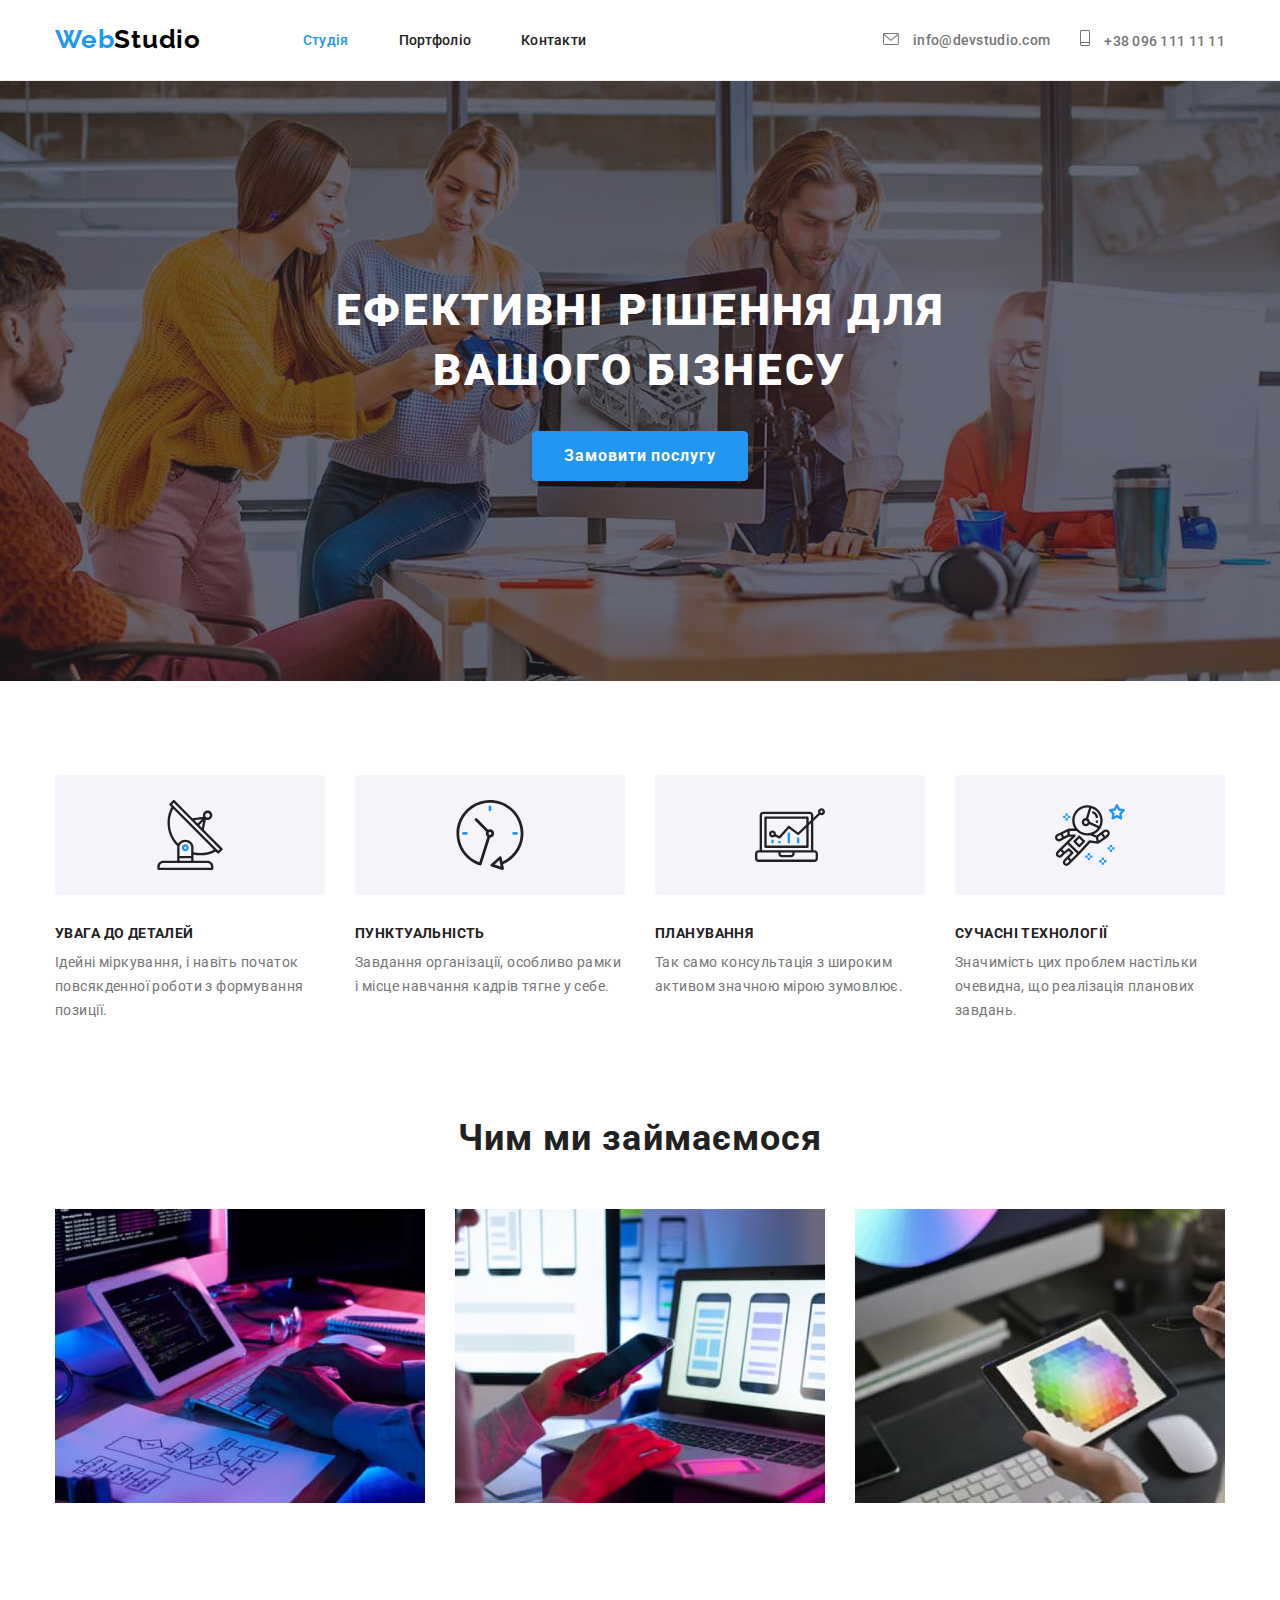
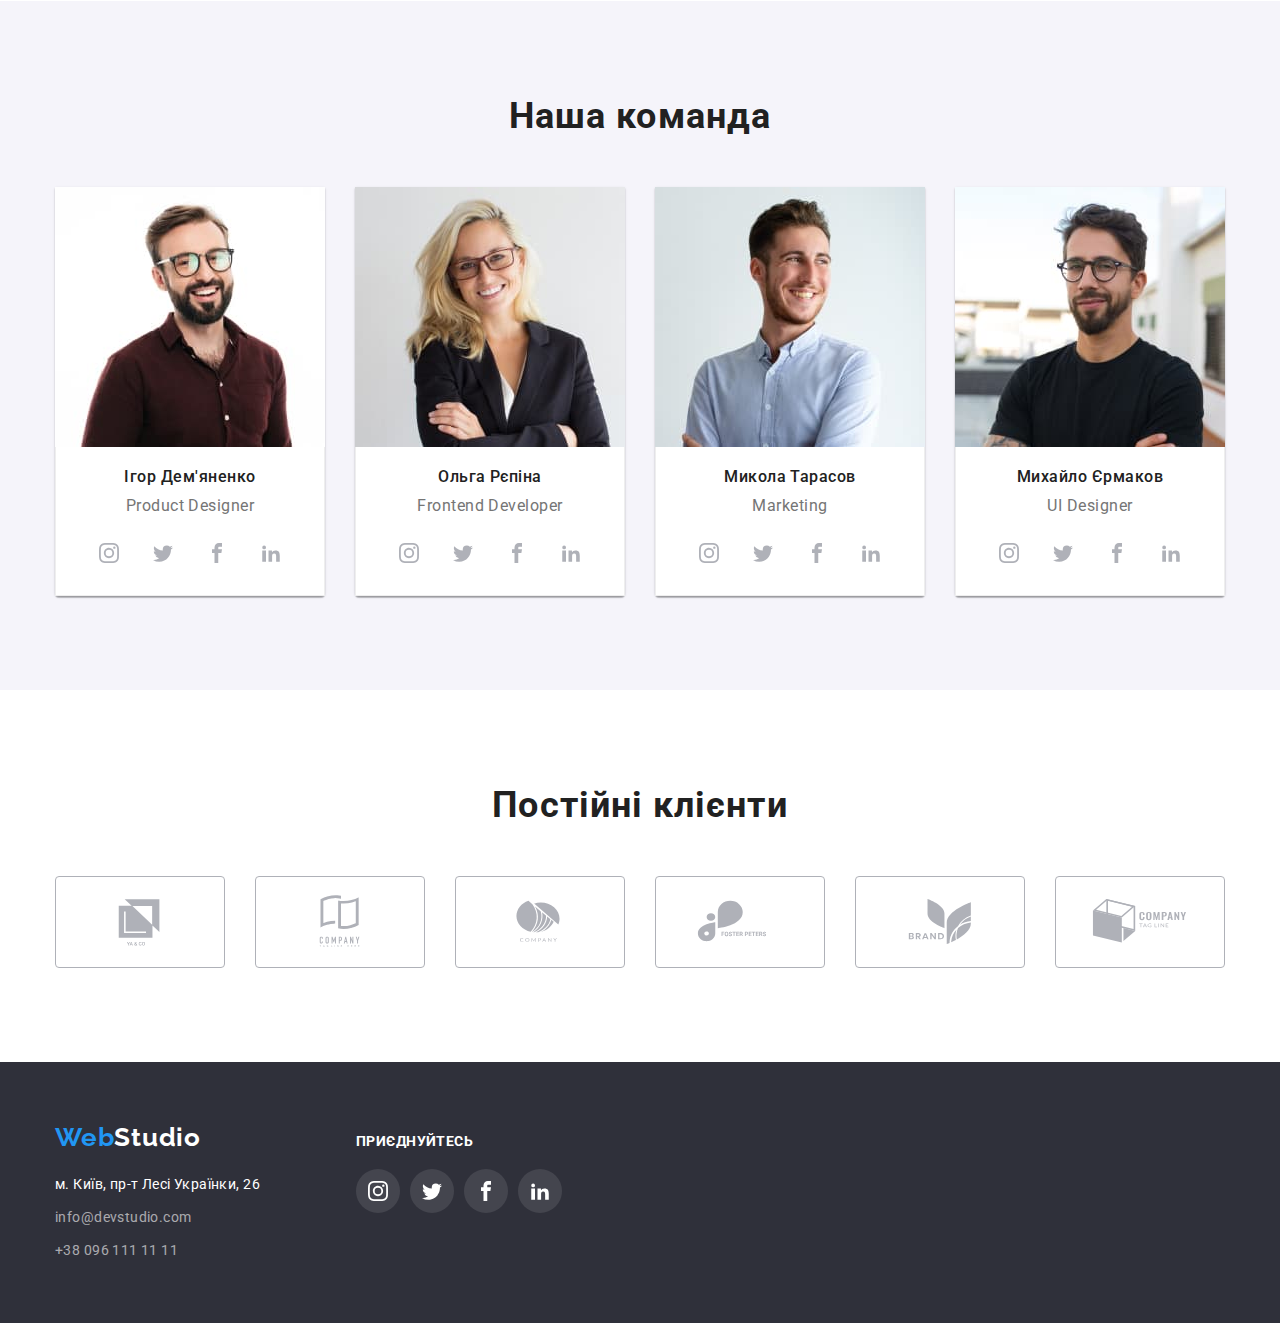
==== index.html @ c9a78c6e "transition" ====
<!DOCTYPE html>
<html lang="uk">
  <head>
    <meta charset="UTF-8" />
    <meta http-equiv="X-UA-Compatible" content="IE=edge" />
    <meta name="viewport" content="width=device-width, initial-scale=1.0" />
    <title>Document</title>
    <link rel="preconnect" href="https://fonts.googleapis.com" />
    <link rel="preconnect" href="https://fonts.gstatic.com" crossorigin />
    <link
      href="https://fonts.googleapis.com/css2?family=Raleway:wght@700&family=Roboto:wght@400;500;700;900&display=swap"
      rel="stylesheet"
    />
    <link
      rel="stylesheet"
      href="https://cdnjs.cloudflare.com/ajax/libs/modern-normalize/1.1.0/modern-normalize.min.css"
      integrity="sha512-wpPYUAdjBVSE4KJnH1VR1HeZfpl1ub8YT/NKx4PuQ5NmX2tKuGu6U/JRp5y+Y8XG2tV+wKQpNHVUX03MfMFn9Q=="
      crossorigin="anonymous"
      referrerpolicy="no-referrer"
    />
    <link rel="stylesheet" href="./css/styles.css" />
  </head>

  <body>
    <header class="page-header">
      <div class="container">
        <a class="header-logo" href=""
          >Web<span class="header-logo-color">Studio</span></a
        >
        <nav class="nav">
          <ul class="header-nav">
            <li><a class="header-nav-link-accent" href="">Студія</a></li>
            <li>
              <a class="header-nav-link" href="./portfolio.html">Портфоліо</a>
            </li>
            <li><a class="header-nav-link" href="">Контакти</a></li>
          </ul>
        </nav>
        <ul class="contact">
          <li class="header-contact">
            <svg class="header-contact-icons" width="16" height="12">
              <use href="./images/icons.svg#icon-envelope-hover"></use>
            </svg>
            <a class="header-contact-link" href="mailto:info@devstudio.com"
              >info@devstudio.com
            </a>
          </li>
          <li class="header-contact">
            <svg class="header-contact-icons" width="10" height="16">
              <use href="./images/icons.svg#icon-Vector"></use>
            </svg>
            <a class="header-contact-link" href="tel:+380961111111"
              >+38 096 111 11 11
            </a>
          </li>
        </ul>
      </div>
    </header>

    <main>
      <!-- перша секцiя -->
      <section class="main">
        <div class="container">
          <h1 class="main-title">
            Ефективні рішення для <br />
            вашого бізнесу
          </h1>
          <button class="main-btn" type="button">Замовити послугу</button>
        </div>
      </section>

      <!-- друга секцiя -->
      <section class="main-second">
        <div class="container">
          <h2 class="visually-hidden">Нашi переваги</h2>
          <ul class="advantage">
            <li class="advantage-list">
              <a class="advantage-list-link" href="#">
                <svg class="advantage-list-link-icon" width="70" height="70">
                  <use href="./images/icons.svg#icon-Vector2"></use>
                </svg>
              </a>
              <h3 class="advantage-title">УВАГА ДО ДЕТАЛЕЙ</h3>
              <p class="advantage-text">
                Ідейні міркування, і навіть початок повсякденної роботи з
                формування позиції.
              </p>
            </li>
            <li class="advantage-list">
              <a class="advantage-list-link" href="#">
                <svg class="advantage-list-link-icon" width="70" height="70">
                  <use href="./images/icons.svg#icon-clock"></use>
                </svg>
              </a>
              <h3 class="advantage-title">ПУНКТУАЛЬНІСТЬ</h3>
              <p class="advantage-text">
                Завдання організації, особливо рамки і місце навчання кадрів
                тягне у себе.
              </p>
            </li>
            <li class="advantage-list">
              <a class="advantage-list-link" href="#">
                <svg class="advantage-list-link-icon" width="70" height="70">
                  <use href="./images/icons.svg#icon-diagram"></use>
                </svg>
              </a>
              <h3 class="advantage-title">ПЛАНУВАННЯ</h3>
              <p class="advantage-text">
                Так само консультація з широким активом значною мірою зумовлює.
              </p>
            </li>
            <li class="advantage-list">
              <a class="advantage-list-link" href="#">
                <svg class="advantage-list-link-icon" width="70" height="70">
                  <use href="./images/icons.svg#icon-astronaut"></use>
                </svg>
              </a>
              <h3 class="advantage-title">СУЧАСНІ ТЕХНОЛОГІЇ</h3>
              <p class="advantage-text">
                Значимість цих проблем настільки очевидна, що реалізація
                планових завдань.
              </p>
            </li>
          </ul>
        </div>
      </section>

      <!-- третя секцiя -->
      <section class="main-third">
        <div class="container">
          <h2 class="main-work-title">Чим ми займаємося</h2>
          <ul class="main-img">
            <li>
              <img
                width="370"
                height="294"
                src="./images/computer.jpg"
                alt="комп`ютер"
              />
            </li>
            <li>
              <img
                width="370"
                height="294"
                src="./images/phone.jpg"
                alt="телефон"
              />
            </li>
            <li>
              <img
                width="370"
                height="294"
                src="./images/laptop.jpg"
                alt="ноутбук"
              />
            </li>
          </ul>
        </div>
      </section>

      <!-- чеверта секцiя -->
      <section class="main-fourth">
        <div class="container">
          <h2 class="main-team-title">Наша команда</h2>
          <ul class="main-team">
            <li class="team-card">
              <img
                class="main-team-img"
                width="270"
                height="260"
                src="./images/photo/igor.jpg"
                alt="Iгор"
              />
              <div class="card-wrapper-main">
                <h3 class="main-team-list">Ігор Дем'яненко</h3>
                <p class="main-team-text">Product Designer</p>

                <ul class="soc">
                  <li class="soc-list">
                    <a class="soc-list-link" href="#">
                      <svg class="soc-list-link-icon" width="20" height="20">
                        <use href="./images/icons.svg#icon-instagram"></use>
                      </svg>
                    </a>
                  </li>
                  <li class="soc-list">
                    <a class="soc-list-link" href="#">
                      <svg class="soc-list-link-icon" width="20" height="20">
                        <use href="./images/icons.svg#icon-twitter"></use>
                      </svg>
                    </a>
                  </li>
                  <li class="soc-list">
                    <a class="soc-list-link" href="#">
                      <svg class="soc-list-link-icon" width="20" height="20">
                        <use href="./images/icons.svg#icon-facebook"></use>
                      </svg>
                    </a>
                  </li>
                  <li class="soc-list">
                    <a class="soc-list-link" href="#">
                      <svg class="soc-list-link-icon" width="20" height="20">
                        <use href="./images/icons.svg#icon-linkedin2"></use>
                      </svg>
                    </a>
                  </li>
                </ul>
              </div>
            </li>

            <li class="team-card">
              <img
                class="main-team-img"
                width="270"
                height="260"
                src="./images/photo/olga.jpg"
                alt="Ольга"
              />
              <div class="card-wrapper-main">
                <h3 class="main-team-list">Ольга Рєпіна</h3>
                <p class="main-team-text">Frontend Developer</p>

                <ul class="soc">
                  <li class="soc-list">
                    <a class="soc-list-link" href="#">
                      <svg class="soc-list-link-icon" width="20" height="20">
                        <use href="./images/icons.svg#icon-instagram"></use>
                      </svg>
                    </a>
                  </li>
                  <li class="soc-list">
                    <a class="soc-list-link" href="#">
                      <svg class="soc-list-link-icon" width="20" height="20">
                        <use href="./images/icons.svg#icon-twitter"></use>
                      </svg>
                    </a>
                  </li>
                  <li class="soc-list">
                    <a class="soc-list-link" href="#">
                      <svg class="soc-list-link-icon" width="20" height="20">
                        <use href="./images/icons.svg#icon-facebook"></use>
                      </svg>
                    </a>
                  </li>
                  <li class="soc-list">
                    <a class="soc-list-link" href="#">
                      <svg class="soc-list-link-icon" width="20" height="20">
                        <use href="./images/icons.svg#icon-linkedin2"></use>
                      </svg>
                    </a>
                  </li>
                </ul>
              </div>
            </li>

            <li class="team-card">
              <img
                class="main-team-img"
                width="270"
                height="260"
                src="./images/photo/nickolai.jpg"
                alt="Миколай"
              />
              <div class="card-wrapper-main">
                <h3 class="main-team-list">Микола Тарасов</h3>
                <p class="main-team-text">Marketing</p>

                <ul class="soc">
                  <li class="soc-list">
                    <a class="soc-list-link" href="#">
                      <svg class="soc-list-link-icon" width="20" height="20">
                        <use href="./images/icons.svg#icon-instagram"></use>
                      </svg>
                    </a>
                  </li>
                  <li class="soc-list">
                    <a class="soc-list-link" href="#">
                      <svg class="soc-list-link-icon" width="20" height="20">
                        <use href="./images/icons.svg#icon-twitter"></use>
                      </svg>
                    </a>
                  </li>
                  <li class="soc-list">
                    <a class="soc-list-link" href="#">
                      <svg class="soc-list-link-icon" width="20" height="20">
                        <use href="./images/icons.svg#icon-facebook"></use>
                      </svg>
                    </a>
                  </li>
                  <li class="soc-list">
                    <a class="soc-list-link" href="#">
                      <svg class="soc-list-link-icon" width="20" height="20">
                        <use href="./images/icons.svg#icon-linkedin2"></use>
                      </svg>
                    </a>
                  </li>
                </ul>
              </div>
            </li>

            <li class="team-card">
              <img
                class="main-team-img"
                width="270"
                height="260"
                src="./images/photo/mikhail.jpg"
                alt="Михайло"
              />
              <div class="card-wrapper-main">
                <h3 class="main-team-list">Михайло Єрмаков</h3>
                <p class="main-team-text">UI Designer</p>

                <ul class="soc">
                  <li class="soc-list">
                    <a class="soc-list-link" href="#">
                      <svg class="soc-list-link-icon" width="20" height="20">
                        <use href="./images/icons.svg#icon-instagram"></use>
                      </svg>
                    </a>
                  </li>
                  <li class="soc-list">
                    <a class="soc-list-link" href="#">
                      <svg class="soc-list-link-icon" width="20" height="20">
                        <use href="./images/icons.svg#icon-twitter"></use>
                      </svg>
                    </a>
                  </li>
                  <li class="soc-list">
                    <a class="soc-list-link" href="#">
                      <svg class="soc-list-link-icon" width="20" height="20">
                        <use href="./images/icons.svg#icon-facebook"></use>
                      </svg>
                    </a>
                  </li>
                  <li class="soc-list">
                    <a class="soc-list-link" href="#">
                      <svg class="soc-list-link-icon" width="20" height="20">
                        <use href="./images/icons.svg#icon-linkedin2"></use>
                      </svg>
                    </a>
                  </li>
                </ul>
              </div>
            </li>
          </ul>
        </div>
      </section>
    </main>

    <!-- п`ята секцiя -->
    <section class="main-fifth">
      <div class="container">
        <h2 class="klient-title">Постійні клієнти</h2>
        <ul class="klient">
          <li class="klient-list">
            <a class="klient-list-link" href="#">
              <svg class="klient-list-link-icon" width="106" height="60">
                <use href="./images/icons.svg#icon-Logo1"></use>
              </svg>
            </a>
          </li>
          <li class="klient-list">
            <a class="klient-list-link" href="#">
              <svg class="klient-list-link-icon" width="106" height="60">
                <use href="./images/icons.svg#icon-Logo2"></use>
              </svg>
            </a>
          </li>
          <li class="klient-list">
            <a class="klient-list-link" href="#">
              <svg class="klient-list-link-icon" width="106" height="60">
                <use href="./images/icons.svg#icon-Logo3"></use>
              </svg>
            </a>
          </li>
          <li class="klient-list">
            <a class="klient-list-link" href="#">
              <svg class="klient-list-link-icon" width="106" height="60">
                <use href="./images/icons.svg#icon-Logo4"></use>
              </svg>
            </a>
          </li>
          <li class="klient-list">
            <a class="klient-list-link" href="#">
              <svg class="klient-list-link-icon" width="106" height="60">
                <use href="./images/icons.svg#icon-Logo5"></use>
              </svg>
            </a>
          </li>
          <li class="klient-list">
            <a class="klient-list-link" href="#">
              <svg class="klient-list-link-icon" width="106" height="60">
                <use href="./images/icons.svg#icon-Logo6"></use>
              </svg>
            </a>
          </li>
        </ul>
      </div>
    </section>

    <footer class="footer">
      <div class="container">
        <div class="logo-and-address">
          <a class="footer-logo" href=""
            >Web<span class="footer-logo-color">Studio</span></a
          >
          <address>
            <ul class="footer-list">
              <li class="footer-list-list">
                <a
                  class="footer-address"
                  href="https://www.google.de/maps/place/%D0%B1%D1%83%D0%BB.+%D0%9B%D0%B5%D1%81%D0%B8+%D0%A3%D0%BA%D1%80%D0%B0%D0%B8%D0%BD%D0%BA%D0%B8,+26,+%D0%9A%D0%B8%D0%B5%D0%B2,+%D0%A3%D0%BA%D1%80%D0%B0%D0%B8%D0%BD%D0%B0,+02000/@50.4265841,30.5361971,17z/data=!3m1!4b1!4m5!3m4!1s0x40d4cf0e033ecbe9:0x57a4dffefec77da0!8m2!3d50.4265807!4d30.5383858?hl=ru"
                  >м. Київ, пр-т Лесі Українки, 26</a
                >
              </li>
              <li class="footer-list-list">
                <a class="footer-contact" href="mailto:info@devstudio.com"
                  >info@devstudio.com</a
                >
              </li>
              <li class="footer-list-tel">
                <a class="footer-contact" href="tel:+380961111111"
                  >+38 096 111 11 11</a
                >
              </li>
            </ul>
          </address>
        </div>

        <div class="footer-icons">
          <span class="footer-icons-title">ПРИЄДНУЙТЕСЬ</span>
          <ul class="footer-soc">
            <li class="footer-soc-list">
              <a class="footer-soc-list-link" href="#">
                <svg class="footer-soc-list-link-icon" width="20" height="20">
                  <use href="./images/icons.svg#icon-instagram"></use>
                </svg>
              </a>
            </li>
            <li class="footer-soc-list">
              <a class="footer-soc-list-link" href="#">
                <svg class="footer-soc-list-link-icon" width="20" height="20">
                  <use href="./images/icons.svg#icon-twitter"></use>
                </svg>
              </a>
            </li>
            <li class="footer-soc-list">
              <a class="footer-soc-list-link" href="#">
                <svg class="footer-soc-list-link-icon" width="20" height="20">
                  <use href="./images/icons.svg#icon-facebook"></use>
                </svg>
              </a>
            </li>
            <li class="footer-soc-list">
              <a class="footer-soc-list-link" href="#">
                <svg class="footer-soc-list-link-icon" width="20" height="20">
                  <use href="./images/icons.svg#icon-linkedin2"></use>
                </svg>
              </a>
            </li>
          </ul>
        </div>
      </div>
    </footer>
  </body>
</html>
---- css/styles.css ----
:root {
--color-change: #2196F3;
--color-title: #212121;
--color-text: #757575;
--color-background: #F5F5F5;
--color-background-footer: #2F303A;
--color-white: #FFFFFF;
--color-logo-second: #000000;
--color-background-team: #F5F4FA;
--color-border: #EEEEEE;
--color-border-header: #ECECEC;
--color-main: #2F303A66;
--color-icons: #AFB1B8;

}
h1,
h2,
h3,
h4,
h5,
h6,
p {
margin: 0;
}

ul {
list-style: none;
margin: 0;
padding: 0;
}

*{
margin: 0;
padding: 0;
list-style: 0;
box-sizing: border-box;
}

*  {
box-sizing: border-box;
}

body{
font-family: 'Roboto', sans-serif;
color: var(--color-background);
}

.ul {
list-style: none;
}

.container {
width: 1200px;
padding-left: 15px;
padding-right: 15px;
margin: 0 auto;
}

.page-header a {
text-decoration: none;
padding-top: 24px;
padding-bottom: 25px;
}

.page-header {
background-color: var(--color-white);
border-bottom: 1px solid var(--color-border-header);
}

.header-logo {
font-family: 'Raleway', sans-serif;
font-weight: 700;
font-size: 26px;
line-height: 1.1923;
letter-spacing: 0.03em;
color: var(--color-change);
margin-right: 93px;
}

.header-logo-color {
font-family: 'Raleway', sans-serif;
font-weight: 700;
font-size: 26px;
line-height: 1.1923;
letter-spacing: 0.03em;
color: var(--color-logo-second);
}

.header-nav {
list-style: none;
display: flex;
gap: 50px;
margin-right: 288px;
}

.contact {
display: flex;
align-items: center;
justify-content: center;
gap: 30px;
}


.header-contact-icons {
fill: var(--color-text);
margin-right: 10px;
transition: fill 250ms cubic-bezier(0.4, 0, 0.2, 1);
}

.header-contact:hover .header-contact-icons, 
.header-contact:focus .header-contact-icons {    
fill: var(--color-change);
}

.header-nav-link {
font-weight: 500;
font-size: 14px;
line-height: 1.1428;
letter-spacing: 0.02em;
color: var(--color-title);
transition: color 250ms cubic-bezier(0.4, 0, 0.2, 1);
}

.header-nav-link-accent {
font-weight: 500;
font-size: 14px;
line-height: 1.1428;
letter-spacing: 0.02em;
color: var(--color-change);
}

.header-nav-link:active,
.header-nav-link:hover,
.header-nav-link:focus,
.main-btn,
.main-btn-portfolio {
color: var(--color-change);
}

.header-contact-link {
font-weight: 500;
font-size: 14px;
line-height: 1.1428;
letter-spacing: 0.02em;
color: var(--color-text);
gap: 30px;
transition: color 250ms cubic-bezier(0.4, 0, 0.2, 1);
}

.header-contact-link:hover,
.header-contact-link:focus {
color: var(--color-change);
}

.page-header .container {
display: flex;
align-items: center;
justify-content: space-between;
}

.main {
max-width: 1600px;    
height: 600px;
background-image: linear-gradient(
rgba(47, 48, 58, 0.4),
rgba(47, 48, 58, 0.4)), 
url(../images/people.jpg);
background-color: var(--color-background-footer);
background-repeat: no-repeat;
background-position: center;
background-size: cover;
padding-top: 200px;
padding-bottom: 200px;
text-align: center;
}

.main-title {
font-weight: 900;
font-size: 44px;
line-height: 1.3636;
text-align: center;
letter-spacing: 0.06em;
text-transform: uppercase;
color: var(--color-white);
margin-bottom: 30px;
}

.main-btn {
font-family: inherit;
cursor: pointer;
width: 216px;
height: 50px;
background: var(--color-change);
box-shadow: 0px 4px 4px rgba(0, 0, 0, 0.15);
border-radius: 4px;
border: 1px solid var(--color-change);
font-weight: 700;
font-size: 16px;
line-height: 1.875;
display: center;
align-items: center;
text-align: center;
letter-spacing: 0.06em;
color: var(--color-white);
margin: 0 auto;
}

.projects {
display: block;
text-decoration: none;
transition: box-shadow 250ms cubic-bezier(0.4, 0, 0.2, 1);
}

.projects:hover,
.projects:focus {
box-shadow: 0px 1px 1px rgba(0, 0, 0, 0.12), 0px 4px 4px rgba(0, 0, 0, 0.06), 1px 4px 6px rgba(0, 0, 0, 0.16);
}

.main-second {
padding-top: 94px;
padding-bottom: 94px;
}
.advantage {
display: flex;
justify-content: center;
gap: 30px;
}
.advantage-list {
flex-basis: calc((100% - 90px) / 4);
}

.advantage-list-link {
display: flex;
width: 270px;
height: 120px;
align-items: center;
justify-content: center;
background-color: var(--color-background-team);
border-radius: 4px;
background-position: center;
background-size: contain;
background-repeat: no-repeat;
margin-bottom: 30px;
}

.advantage-title {
font-size: 14px;
line-height: 1.1428;
letter-spacing: 0.03em;
text-transform: uppercase;
color: var(--color-title);
margin-bottom: 10px;
}
.advantage-text {
font-size: 14px;
line-height: 1.7142;
letter-spacing: 0.03em;
color: var(--color-text);
}
.main-third {
padding-top: 0px;
padding-bottom: 94px;
}
.main-img {
display: flex;
justify-content: center;
gap: 30px;
}
.main-work-title {
font-size: 36px;
line-height: 1.1666;
text-align: center;
letter-spacing: 0.03em;
color: var(--color-title);
margin-bottom: 50px;
}
.main-fourth {
padding-top: 94px;
padding-bottom: 94px;
background-color: var(--color-background-team);
}
.main-team {
display: flex;
justify-content: center;
gap: 30px;  
}
.main-team-title {
font-size: 36px;
line-height: 1.1666;
text-align: center;
letter-spacing: 0.03em;
color: var(--color-title);
margin-bottom: 50px;
}
.main-team-img {
display: block;
}
.main-team-list {
font-weight: 500;
font-size: 16px;
line-height: 1.1875;
text-align: center;
letter-spacing: 0.03em;
color: var(--color-title);
margin-bottom: 10px;
}
.main-team-text {
font-size: 16px;
line-height: 1.1875;
text-align: center;
letter-spacing: 0.03em;
color: var(--color-text);
margin-bottom: 16px;
}

.soc {
display: flex;
justify-content: center;
gap: 10px;
}

.soc-list {
width: 44px;
height: 44px;
}

.soc-list-link {
width: 100%;
height: 100%;
background-color: var(--color-white);
border-radius: 50%;
display: flex;
align-items: center;
justify-content: center;
transition: background-color 250ms cubic-bezier(0.4, 0, 0.2, 1);
}

.soc-list-link:hover,
.soc-list-link:focus {
background-color: var(--color-change);
}
.soc-list-link:hover .soc-list-link-icon,
.soc-list-link:focus .soc-list-link-icon {
fill: var(--color-white); 
}

.soc-list-link-icon {
fill: var(--color-icons);
transition: fill 250ms cubic-bezier(0.4, 0, 0.2, 1);
}

.card-wrapper-main {
padding-top: 20px;
padding-right: 24px;
padding-bottom: 20px;
padding-left: 24px;
background-color: var(--color-white);
border: 1px solid;
border-color: var(--color-border); 
border-top: none;  
}
.main-work-tema {
font-size: 18px;
line-height: 2;
letter-spacing: 0.06em;
color: var(--color-title);
}
.main-work-text {
font-size: 16px;
line-height: 1.875;
letter-spacing: 0.03em;
color: var(--color-text);
}

.team-card {
box-shadow: 0px 1px 3px rgba(0, 0, 0, 0.12), 0px 1px 1px rgba(0, 0, 0, 0.14), 0px 2px 1px rgba(0, 0, 0, 0.2);
border-radius: 0px 0px 4px 4px;
}

.main-fifth {
padding-top: 94px;
padding-bottom: 94px;
background-color: var();
}
.klient {
display: flex;
justify-content: center;
gap: 30px;  
}

.klient-list {
width: 170px;
height: 92px;
}

.klient-title {
font-size: 36px;
line-height: 1.1666;
text-align: center;
letter-spacing: 0.03em;
color: var(--color-title);
margin-bottom: 50px;
}

.klient-list-link {
display: flex;
align-items: center;
justify-content: center;
width: 100%;
height: 100%;
fill: var(--color-icons);
border: 1px solid;
border-color: var(--color-icons);
border-radius: 4px;
transition: border 5000ms cubic-bezier(0.4, 0, 0.2, 1);
transition: fill 5000ms cubic-bezier(0.4, 0, 0.2, 1);
}


.klient-list-link:hover,
.klient-list-link:focus {
border-color: var(--color-change);
fill: var(--color-change);
}

.klient-list-link-icon:hover,
.klient-list-link-icon:focus {
border-color: var(--color-change);
fill: var(--color-change);
}


.portfolio {
padding-top: 94px;
padding-bottom: 94px;
background-color: var(--color-white);
}
.visually-hidden { 
position: absolute; 
width: 1px; 
height: 1px; 
margin: -1px; 
border: 0; 
padding: 0; 
white-space: nowrap; 
clip-path: inset(100%); 
clip: rect(0 0 0 0); 
overflow: hidden; 
}
.portfolio-btn {
list-style: none;
display: flex;
justify-content: center;
align-items: center;
gap: 8px;
margin-bottom: 50px;
transition: box-shadow 250ms cubic-bezier(0.4, 0, 0.2, 1);
}
.main-btn-portfolio {
cursor: pointer;
font-family: inherit;
font-weight: 500;
font-size: 16px;
line-height: 1.625;
text-align: center;
letter-spacing: 0.03em;
color: var(--color-title);
border: 1px solid;
border-color: var(--color-border); 
background-color: var(--color-background-team);
border-radius: 4px;
padding: 6px 22px;
position: color 250ms cubic-bezier(0.4, 0, 0.2, 1);
transition: background-color 250ms cubic-bezier(0.4, 0, 0.2, 1);
transition: border-color 250ms cubic-bezier(0.4, 0, 0.2, 1);
}
.main-btn-portfolio:hover,
.main-btn-portfolio:focus { 
color: var(--color-white);
background-color: var(--color-change);
border-color: var(--color-change);
box-shadow: 0px 3px 1px rgba(0, 0, 0, 0.1), 0px 1px 2px rgba(0, 0, 0, 0.08), 0px 2px 2px rgba(0, 0, 0, 0.12);
}
.portfolio-img {
display: block;
}

.portfolio-work {
display: flex;
justify-content: center;
flex-wrap: wrap;
gap: 30px;  
}
.card-wrapper {
padding-top: 20px;
padding-right: 24px;
padding-bottom: 20px;
padding-left: 24px;
background-color: var(--color-white);
border: 1px solid;
border-color: var(--color-border);
border-top: none;
}

.footer {
background-color: var(--color-background-footer);
padding-top: 60px;
padding-bottom: 60px;
}
.footer a{
text-decoration: none;
}
.footer .container {
display: flex;
flex-wrap: wrap;
align-items: baseline;

}
.footer-list {
display: flex;
flex-wrap: wrap;
flex-direction: column;
}
.footer-list-list {
margin-bottom: 9px;
}
.footer-logo {
font-family: 'Raleway', sans-serif;
font-weight: 700;
font-size: 26px;
line-height: 1.1923;
letter-spacing: 0.03em;
color: var(--color-change);
margin-bottom: 20px;
}

.footer-logo-color {
font-family: 'Raleway', sans-serif;
font-weight: 700;
font-size: 26px;
line-height: 1.1923;
letter-spacing: 0.03em;
color: var(--color-white);
}
.footer-address {
font-style: normal;
font-size: 14px;
line-height: 1.7142;
letter-spacing: 0.03em;
color: var(--color-white);
margin-bottom: 9px;
transition: color 250ms cubic-bezier(0.4, 0, 0.2, 1)
}
.footer-contact {
font-style: normal;
font-size: 14px;
line-height: 1.7142;
letter-spacing: 0.03em;
color: rgba(255, 255, 255, 0.6);
margin-bottom: 9px;
transition: color 250ms cubic-bezier(0.4, 0, 0.2, 1);
}
.footer-contact:hover,
.footer-contact:focus,
.footer-address:hover,
.footer-address:focus {
color: var(--color-change);
}

.logo-and-address {
display: flex; 
flex-direction: column;
align-items: baseline;
width: 231px;
margin-right: 70px;
}

.footer-icons {
display: flex; 
flex-direction: column;
align-items: baseline;
width: 206px;
}

.footer-soc {
display: flex;
justify-content: center;
gap: 10px;
}

.footer-icons-title {
font-style: normal;
font-weight: 700;
font-size: 14px;
line-height: 1.1428;
letter-spacing: 0.03em;
text-transform: uppercase;
color: var(--color-white);
margin-bottom: 20px;
}

.footer-soc-list {
width: 44px;
height: 44px;
}

.footer-soc-list-link {
width: 100%;
height: 100%;
background: rgba(255, 255, 255, 0.1);
border-radius: 50%;
display: flex;
align-items: center;
justify-content: center;
transition: background-color 250ms cubic-bezier(0.4, 0, 0.2, 1)
}

.footer-soc-list-link:hover,
.footer-soc-list-link:focus {
background-color: var(--color-change);
}

.footer-soc-list-link-icon {
fill: var(--color-white);
}
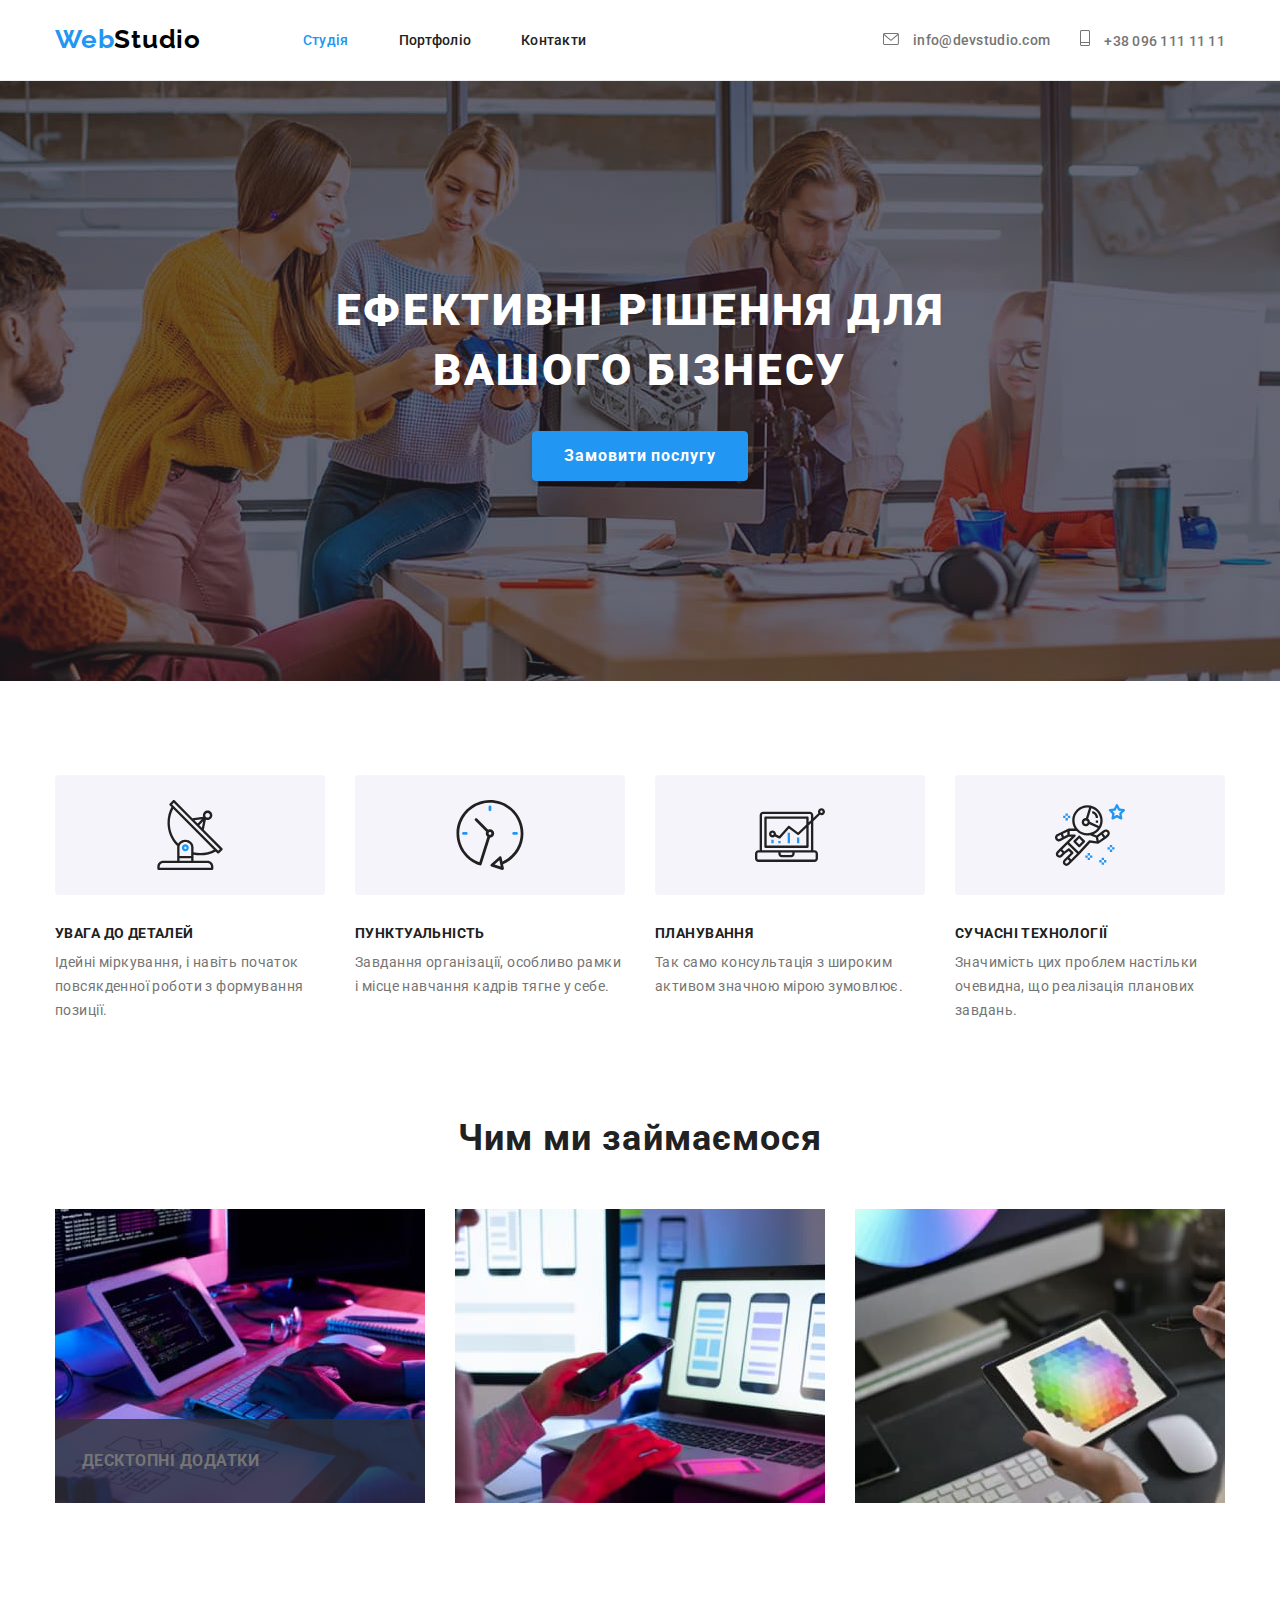
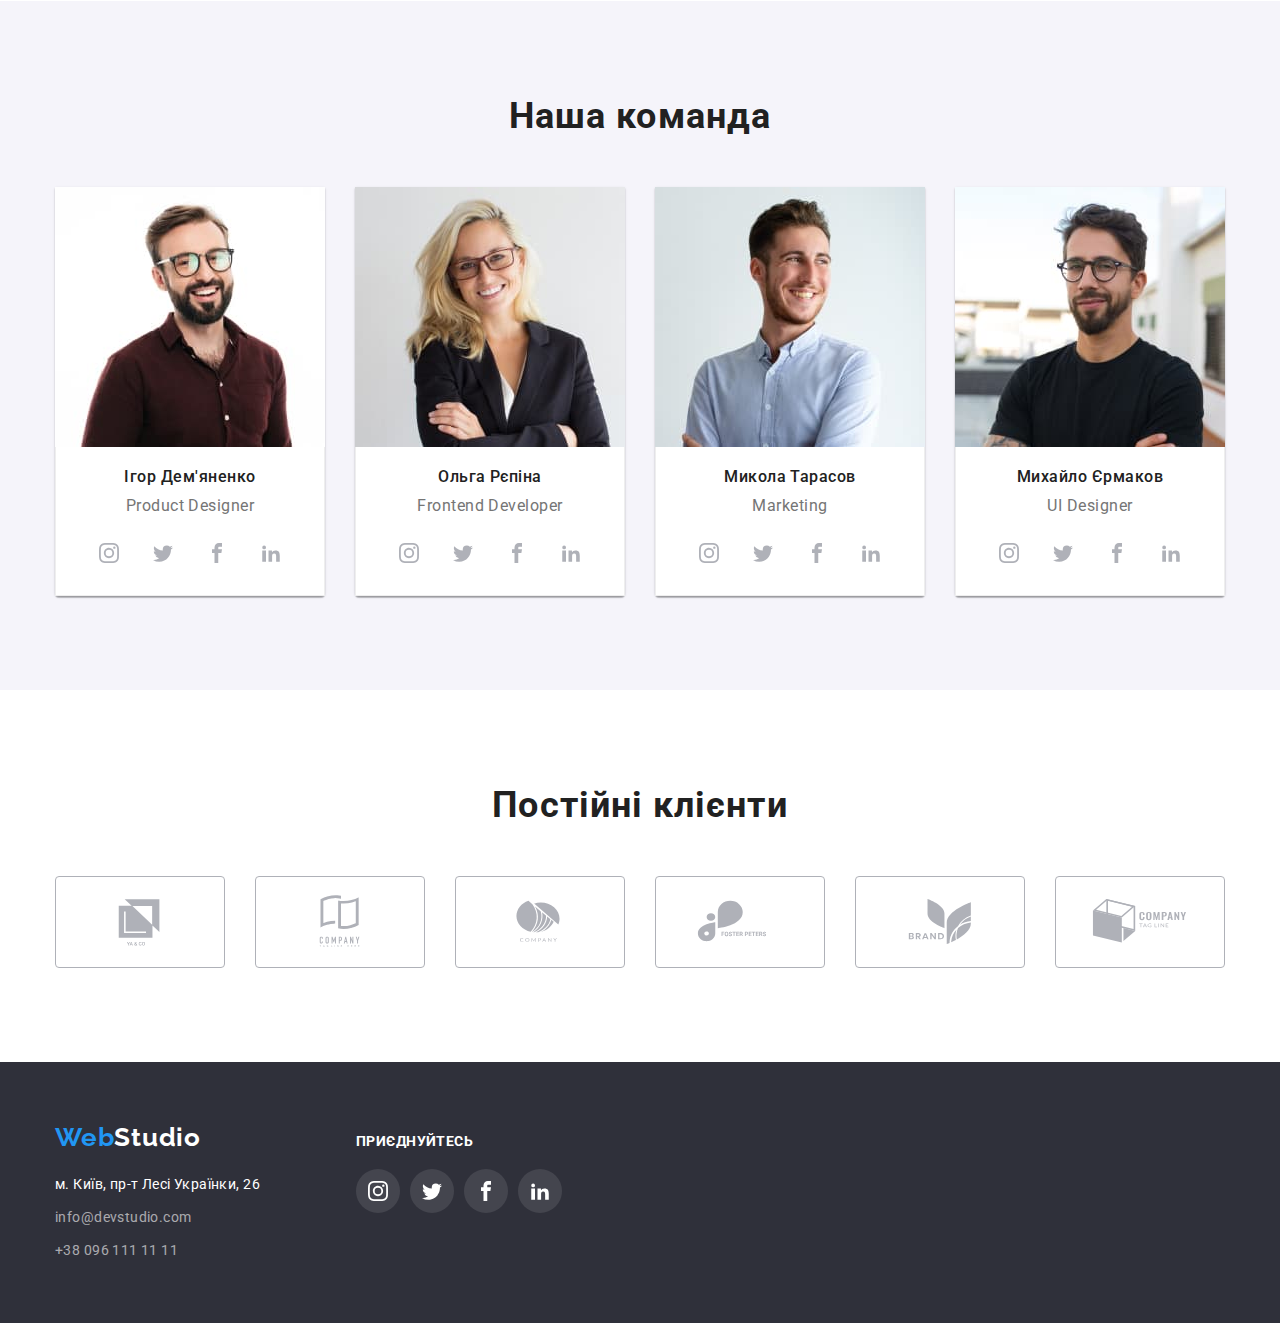
==== commit 2ddd649f: "first img" ====
--- a/index.html
+++ b/index.html
@@ -130,13 +130,17 @@
         <div class="container">
           <h2 class="main-work-title">Чим ми займаємося</h2>
           <ul class="main-img">
-            <li>
-              <img
+            <li class="main-work-list">
+              <div class="main-work-wrap">
+                <img
                 width="370"
                 height="294"
                 src="./images/computer.jpg"
                 alt="комп`ютер"
               />
+              <h3 class="main-work-text">ДЕСКТОПНІ ДОДАТКИ</h3>
+              </div>
+              
             </li>
             <li>
               <img
--- a/css/styles.css
+++ b/css/styles.css
@@ -54,6 +54,10 @@
 padding-left: 15px;
 padding-right: 15px;
 margin: 0 auto;
+}
+
+.button {
+    cursor: pointer;
 }
 
 .page-header a {
@@ -274,6 +278,27 @@
 color: var(--color-title);
 margin-bottom: 50px;
 }
+
+.main-work-wrap {
+    position: relative;
+}
+
+.main-work-text {
+    position: absolute;
+    bottom: 4px;
+    width: 100%;
+    
+    font-size: 14px;
+    line-height: 1.1428;
+    align-content: center;
+    justify-content: center;
+    letter-spacing: 0.03em;
+    text-transform: uppercase;
+    color: var(--color-white);
+    background-color: rgba(47, 48, 58, 0.8);
+    padding: 27px;
+}
+
 .main-fourth {
 padding-top: 94px;
 padding-bottom: 94px;
@@ -412,8 +437,8 @@
 border: 1px solid;
 border-color: var(--color-icons);
 border-radius: 4px;
-transition: border 5000ms cubic-bezier(0.4, 0, 0.2, 1);
-transition: fill 5000ms cubic-bezier(0.4, 0, 0.2, 1);
+transition: border 250ms cubic-bezier(0.4, 0, 0.2, 1);
+transition: fill 250ms cubic-bezier(0.4, 0, 0.2, 1);
 }
 
 
@@ -491,6 +516,16 @@
 flex-wrap: wrap;
 gap: 30px;  
 }
+
+.card {
+position: relative;
+}
+
+.card:hover .portfolio-text {
+transform: translateY(0);
+
+}
+
 .card-wrapper {
 padding-top: 20px;
 padding-right: 24px;
@@ -502,6 +537,25 @@
 border-top: none;
 }
 
+.portfolio-wrap {
+position: relative;
+overflow: hidden;
+}
+
+.portfolio-text {
+position: absolute;
+top: 0;
+background-color: rgba(33, 150, 243, 0.9);
+color: var(--color-white);
+font-weight: 400;
+font-size: 18px;
+line-height: 1.5556;
+padding: 63px 24px;
+height: 100%;
+transform: translateY(100%);
+transition: transform 250ms cubic-bezier(0.4, 0, 0.2, 1);
+}
+
 .footer {
 background-color: var(--color-background-footer);
 padding-top: 60px;
@@ -612,7 +666,7 @@
 display: flex;
 align-items: center;
 justify-content: center;
-transition: background-color 250ms cubic-bezier(0.4, 0, 0.2, 1)
+transition: background-color 250ms cubic-bezier(0.4, 0, 0.2, 1);
 }
 
 .footer-soc-list-link:hover,
@@ -622,4 +676,50 @@
 
 .footer-soc-list-link-icon {
 fill: var(--color-white);
+}
+
+.backdrop {
+position: fixed;
+top: 0;
+width: 100%;
+height: 100%;
+background-color: rgba(0, 0, 0, 0.2);
+transition: opacity 250ms cubic-bezier(0.4, 0, 0.2, 1) visibility 250ms cubic-bezier(0.4, 0, 0.2, 1);
+}
+
+.modal {
+    position: absolute;
+    width: 528px;
+    height: 581px;
+    background-color: var(--color-white);
+    border-radius: 4px;
+    top: 50%;
+    left: 50%;
+    transform: translate(-50%, -50%) scale(1);
+    transition: transform 250ms cubic-bezier(0.4, 0, 0.2, 1);
+}
+
+.backdrop.is-hidden .modal {
+    transform: translate(-50%, -50%) scale(0);
+}
+
+.modal-close {
+    position: absolute;
+    top: 8px;
+    right: 8px;
+    width: 30px;
+    height: 30px;
+    border: 1px solid rgba(0, 0, 0, 0.1);
+    border-radius: 50%;
+    background-color: transparent;
+    display: flex;
+    align-items: center;
+    justify-content: center;
+    cursor: pointer;
+}
+
+.is-hidden {
+    opacity: 0;
+    visibility: hidden;
+    pointer-events: none;
 }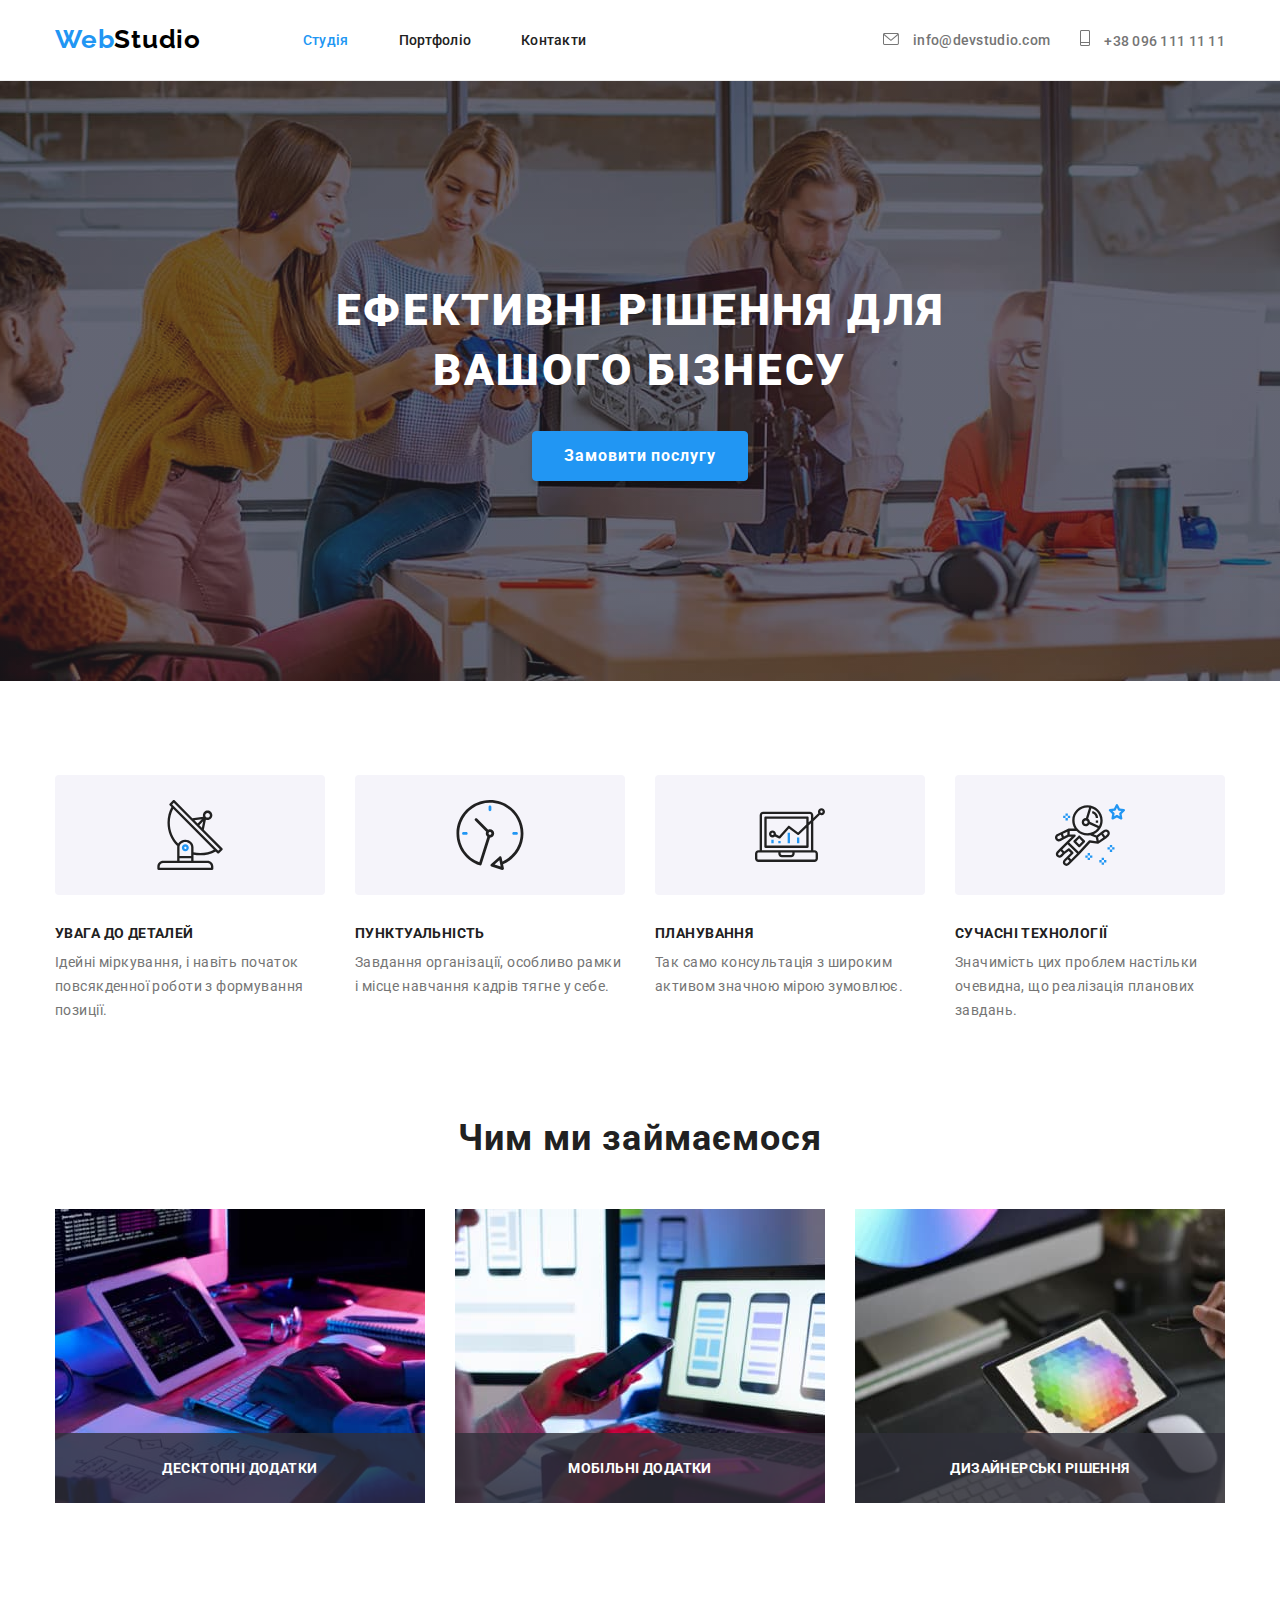
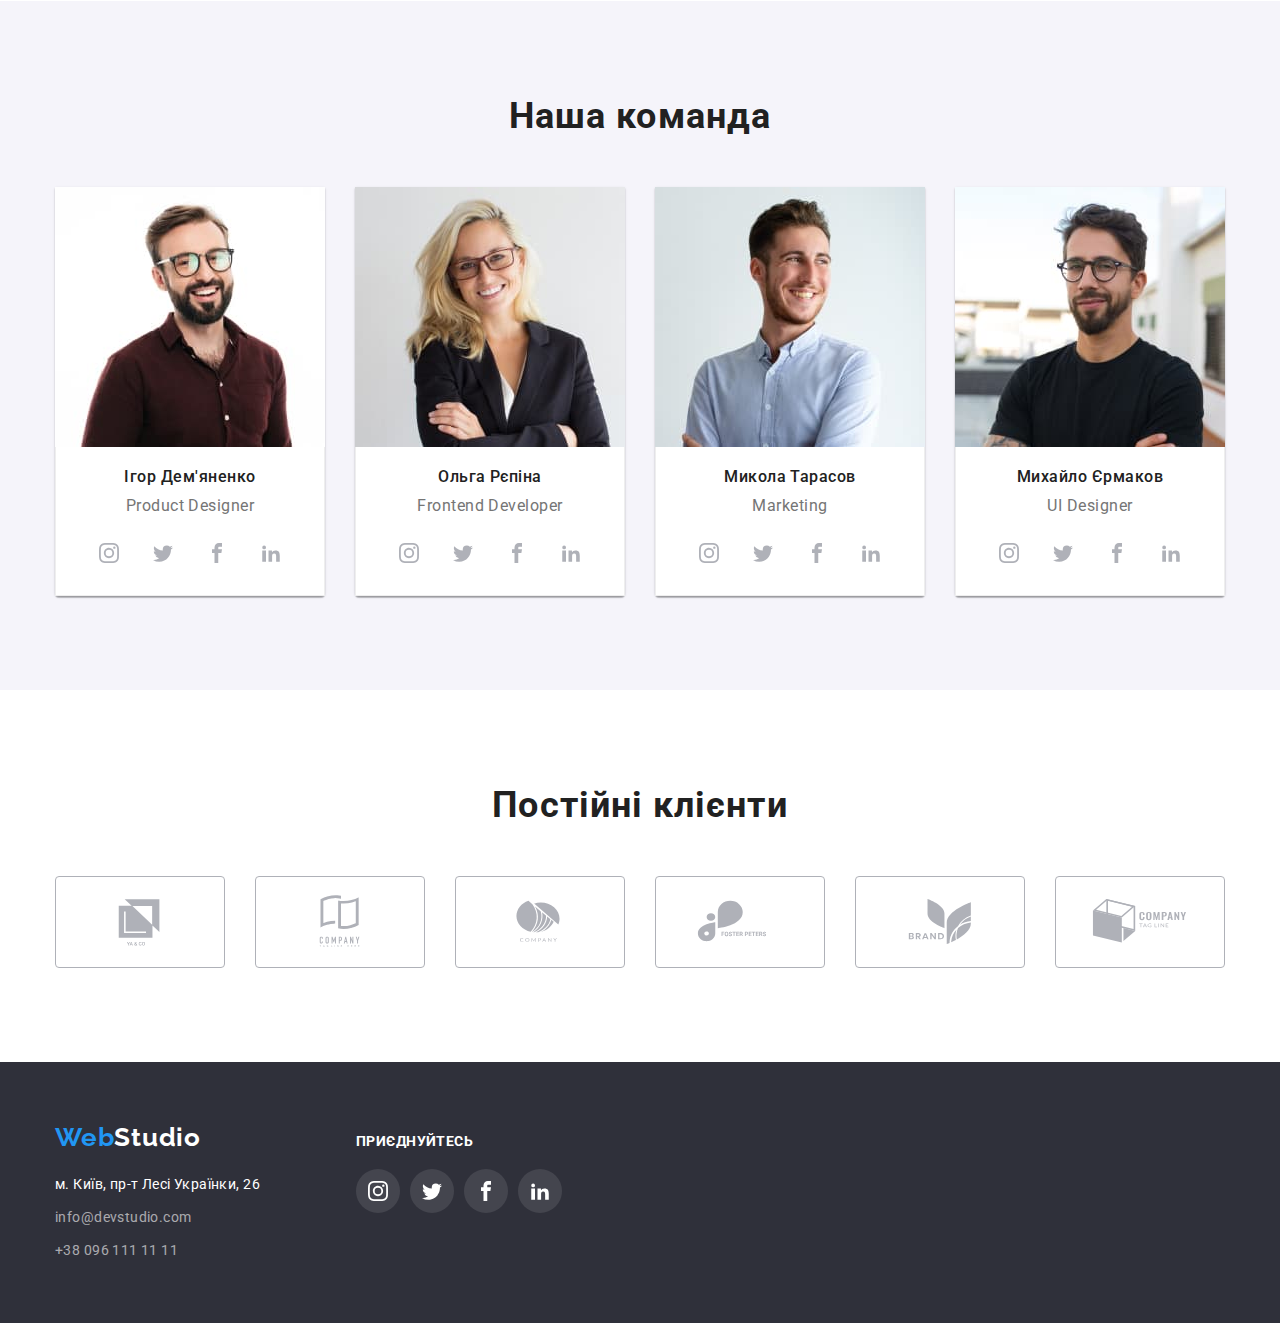
==== commit f3322397: "third section end" ====
--- a/index.html
+++ b/index.html
@@ -138,25 +138,30 @@
                 src="./images/computer.jpg"
                 alt="комп`ютер"
               />
-              <h3 class="main-work-text">ДЕСКТОПНІ ДОДАТКИ</h3>
-              </div>
-              
+              <h3 class="main-third-work-text">ДЕСКТОПНІ ДОДАТКИ</h3>
+              </div>
             </li>
             <li>
-              <img
+              <div class="main-work-wrap">
+                <img
                 width="370"
                 height="294"
                 src="./images/phone.jpg"
                 alt="телефон"
               />
+              <h3 class="main-third-work-text">МОБІЛЬНІ ДОДАТКИ</h3>
+              </div>
             </li>
             <li>
-              <img
+              <div class="main-work-wrap">
+                <img
                 width="370"
                 height="294"
                 src="./images/laptop.jpg"
                 alt="ноутбук"
               />
+              <h3 class="main-third-work-text">ДИЗАЙНЕРСЬКІ РІШЕННЯ</h3>
+              </div>
             </li>
           </ul>
         </div>
--- a/css/styles.css
+++ b/css/styles.css
@@ -283,20 +283,19 @@
     position: relative;
 }
 
-.main-work-text {
-    position: absolute;
-    bottom: 4px;
-    width: 100%;
-    
-    font-size: 14px;
-    line-height: 1.1428;
-    align-content: center;
-    justify-content: center;
-    letter-spacing: 0.03em;
-    text-transform: uppercase;
-    color: var(--color-white);
-    background-color: rgba(47, 48, 58, 0.8);
-    padding: 27px;
+.main-third-work-text {
+position: absolute;
+bottom: 4px;
+width: 100%;
+font-size: 14px;
+line-height: 1.1428;
+text-align: center;
+justify-content: center;
+letter-spacing: 0.03em;
+text-transform: uppercase;
+color: var(--color-white);
+background-color: rgba(47, 48, 58, 0.8);
+padding: 27px;
 }
 
 .main-fourth {
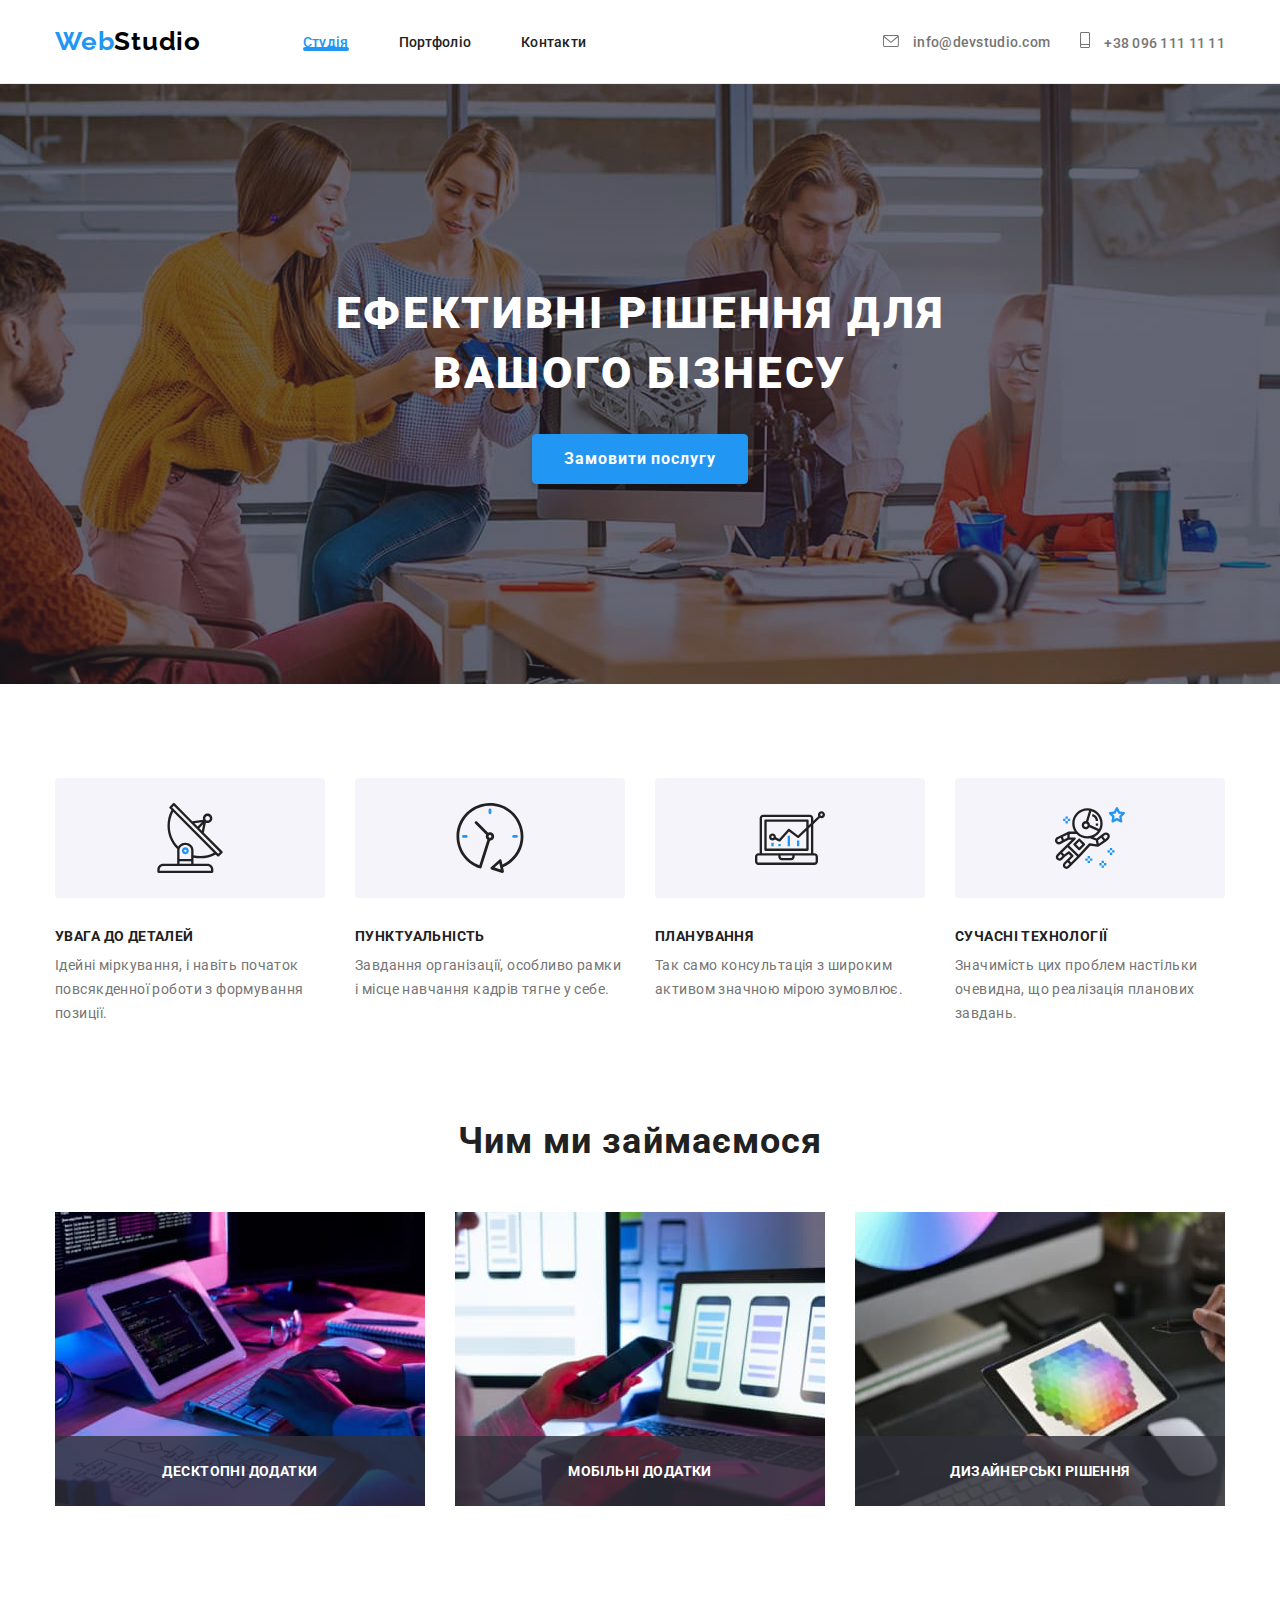
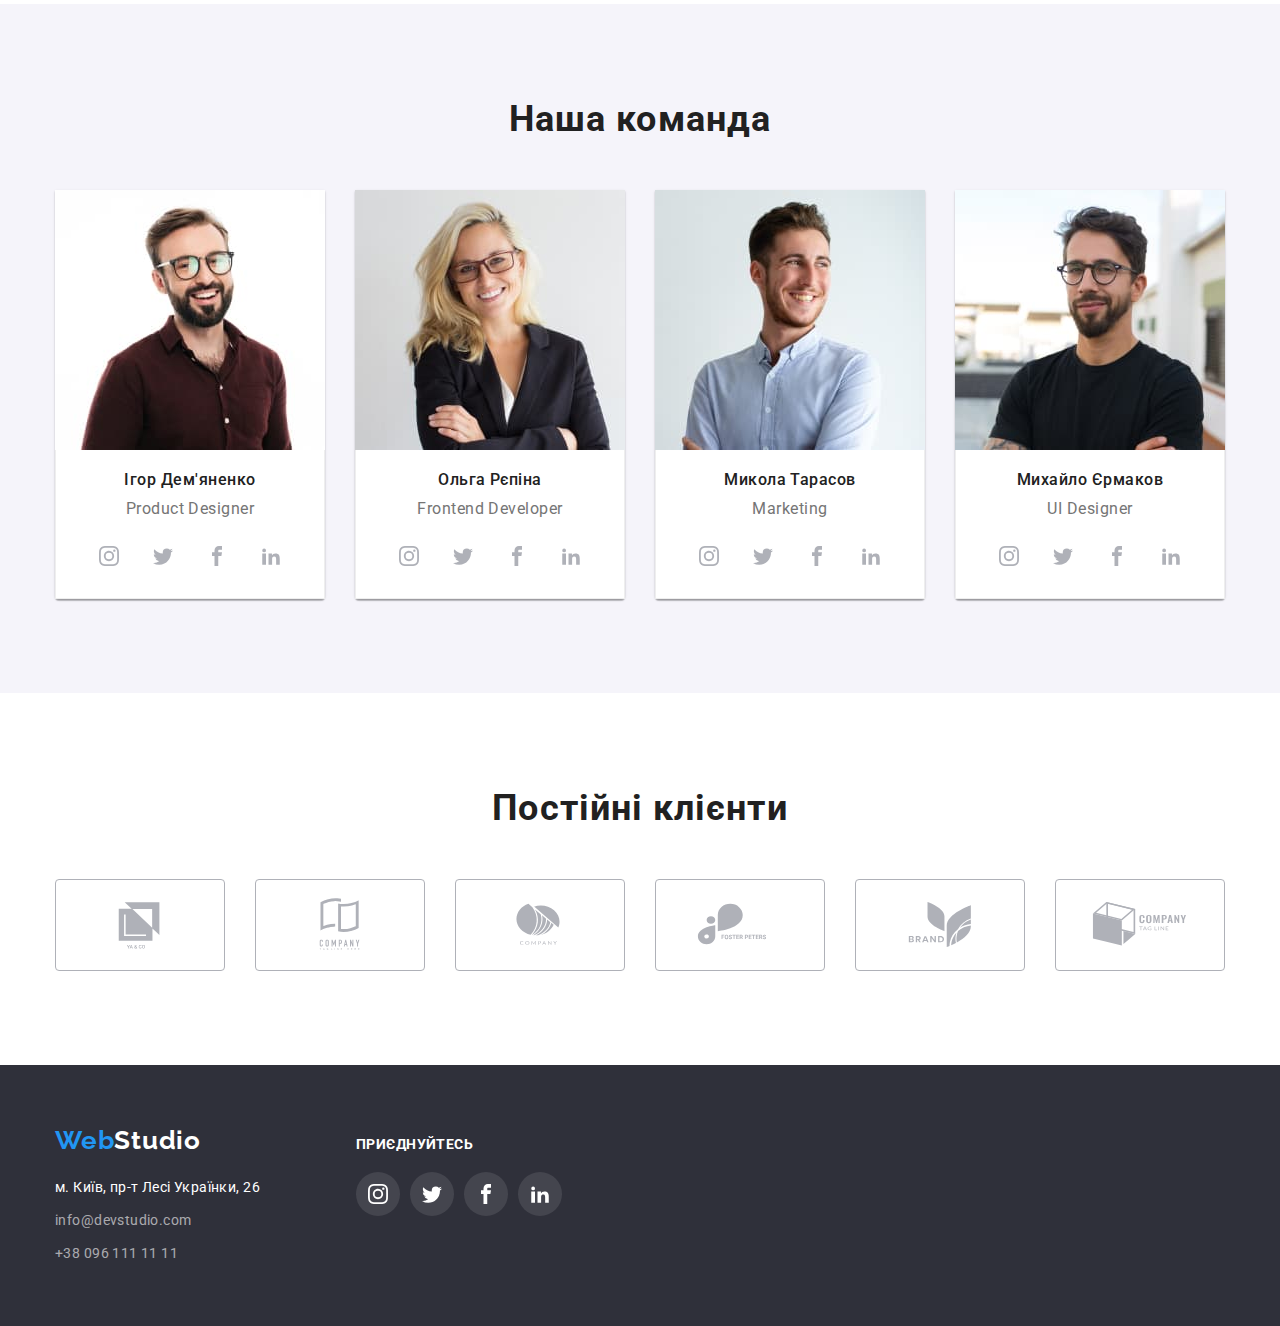
==== commit be583983: "after" ====
--- a/index.html
+++ b/index.html
@@ -29,7 +29,7 @@
         >
         <nav class="nav">
           <ul class="header-nav">
-            <li><a class="header-nav-link-accent" href="">Студія</a></li>
+            <li class="header-accent"><a class="header-nav-link-accent" href="">Студія</a></li>
             <li>
               <a class="header-nav-link" href="./portfolio.html">Портфоліо</a>
             </li>
--- a/css/styles.css
+++ b/css/styles.css
@@ -90,6 +90,10 @@
 color: var(--color-logo-second);
 }
 
+.nav {
+    padding: 32px 0;
+}
+
 .header-nav {
 list-style: none;
 display: flex;
@@ -131,6 +135,22 @@
 line-height: 1.1428;
 letter-spacing: 0.02em;
 color: var(--color-change);
+}
+
+.header-accent {
+    position: relative;
+}
+
+.header-nav-link-accent::after {
+content: "";
+position: absolute;
+width: 100%;
+height: 4px;
+background-color: var(--color-change);
+border-radius: 2px;
+display: block;
+bottom: 0;
+left: 0;
 }
 
 .header-nav-link:active,
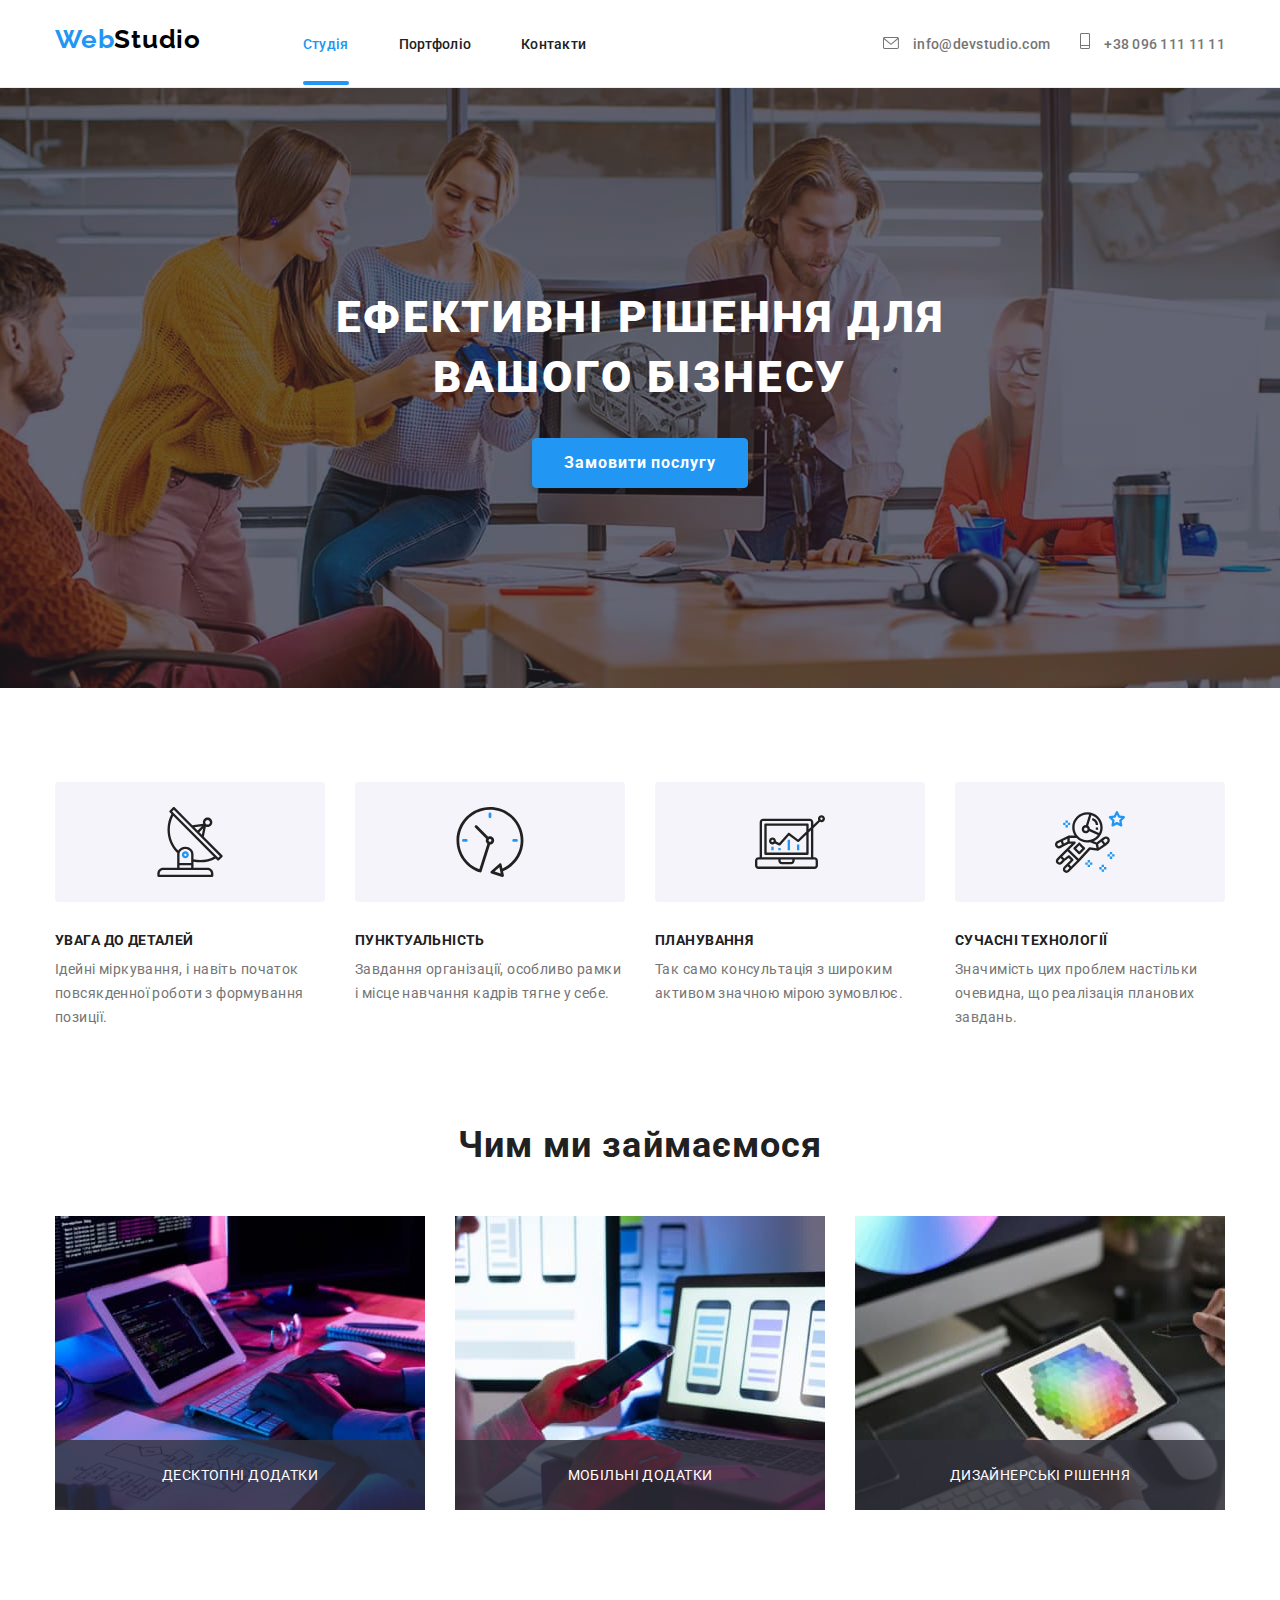
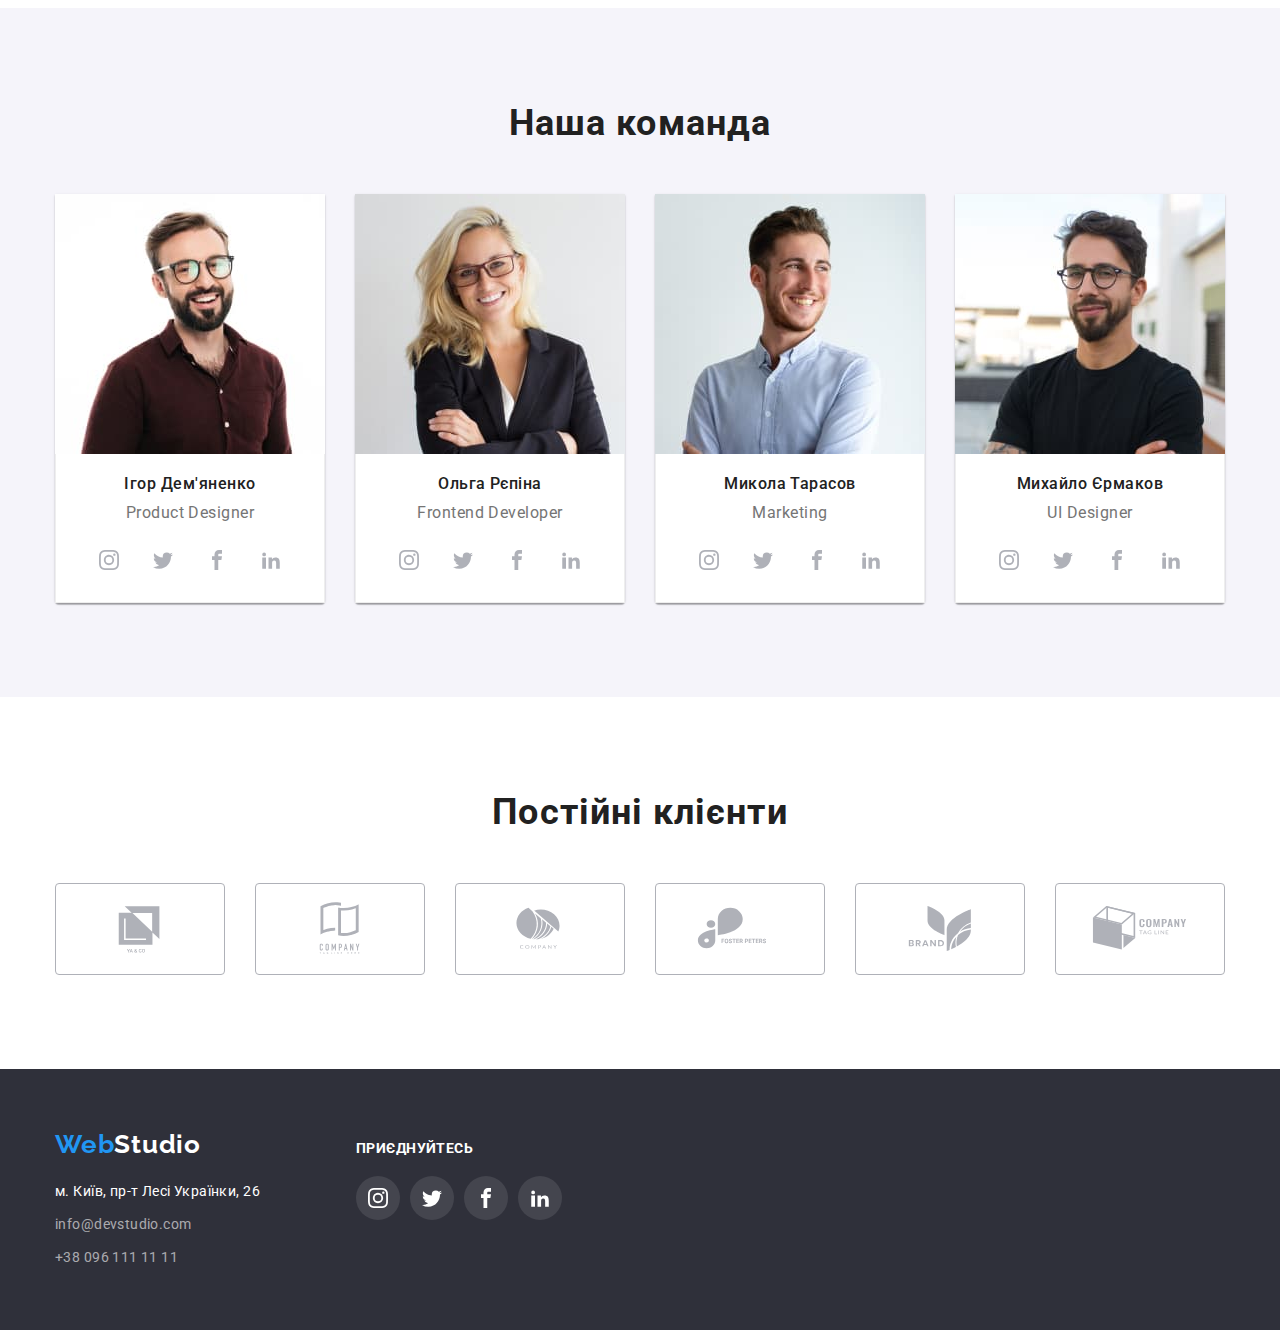
==== commit 525c206e: "Happy end" ====
--- a/index.html
+++ b/index.html
@@ -65,7 +65,7 @@
             Ефективні рішення для <br />
             вашого бізнесу
           </h1>
-          <button class="main-btn" type="button">Замовити послугу</button>
+          <button class="main-btn" type="button" data-modal-open>Замовити послугу</button>
         </div>
       </section>
 
@@ -138,7 +138,7 @@
                 src="./images/computer.jpg"
                 alt="комп`ютер"
               />
-              <h3 class="main-third-work-text">ДЕСКТОПНІ ДОДАТКИ</h3>
+              <p class="main-third-work-text">ДЕСКТОПНІ ДОДАТКИ</p>
               </div>
             </li>
             <li>
@@ -149,7 +149,7 @@
                 src="./images/phone.jpg"
                 alt="телефон"
               />
-              <h3 class="main-third-work-text">МОБІЛЬНІ ДОДАТКИ</h3>
+              <p class="main-third-work-text">МОБІЛЬНІ ДОДАТКИ</p>
               </div>
             </li>
             <li>
@@ -160,7 +160,7 @@
                 src="./images/laptop.jpg"
                 alt="ноутбук"
               />
-              <h3 class="main-third-work-text">ДИЗАЙНЕРСЬКІ РІШЕННЯ</h3>
+              <p class="main-third-work-text">ДИЗАЙНЕРСЬКІ РІШЕННЯ</p>
               </div>
             </li>
           </ul>
@@ -471,5 +471,15 @@
         </div>
       </div>
     </footer>
+    <div class="backdrop is-hidden" data-modal>
+      <div class="modal">
+        <button type="button" class="modal-close" data-modal-close>
+          <svg class="modal-close-icon" width="18" height="18">
+            <use href="./images/icons.svg#icon-close_modal"></use>
+          </svg>
+        </button>
+      </div>
+    </div>
+    <script src="./js/modal.js"></script>
   </body>
 </html>
--- a/css/styles.css
+++ b/css/styles.css
@@ -57,13 +57,14 @@
 }
 
 .button {
-    cursor: pointer;
+cursor: pointer;
 }
 
 .page-header a {
 text-decoration: none;
-padding-top: 24px;
-padding-bottom: 25px;
+padding-top: 32x;
+padding-bottom: 32px;
+position: relative;
 }
 
 .page-header {
@@ -79,6 +80,8 @@
 letter-spacing: 0.03em;
 color: var(--color-change);
 margin-right: 93px;
+padding-top: 24px;
+padding-bottom: 25px;
 }
 
 .header-logo-color {
@@ -91,7 +94,7 @@
 }
 
 .nav {
-    padding: 32px 0;
+padding: 32px 0;
 }
 
 .header-nav {
@@ -107,7 +110,6 @@
 justify-content: center;
 gap: 30px;
 }
-
 
 .header-contact-icons {
 fill: var(--color-text);
@@ -138,7 +140,7 @@
 }
 
 .header-accent {
-    position: relative;
+position: relative;
 }
 
 .header-nav-link-accent::after {
@@ -148,8 +150,8 @@
 height: 4px;
 background-color: var(--color-change);
 border-radius: 2px;
-display: block;
-bottom: 0;
+display: inline-block;
+bottom: -1px;
 left: 0;
 }
 
@@ -305,17 +307,18 @@
 
 .main-third-work-text {
 position: absolute;
+display: flex;
 bottom: 4px;
 width: 100%;
+height: 70px;
 font-size: 14px;
 line-height: 1.1428;
-text-align: center;
+align-items: center;
 justify-content: center;
 letter-spacing: 0.03em;
 text-transform: uppercase;
 color: var(--color-white);
 background-color: rgba(47, 48, 58, 0.8);
-padding: 27px;
 }
 
 .main-fourth {
@@ -376,7 +379,7 @@
 display: flex;
 align-items: center;
 justify-content: center;
-transition: background-color 250ms cubic-bezier(0.4, 0, 0.2, 1);
+transition: background-color 250ms cubic-bezier(0.4, 0, 0.2, 1), color 250ms cubic-bezier(0.4, 0, 0.2, 1);
 }
 
 .soc-list-link:hover,
@@ -456,10 +459,8 @@
 border: 1px solid;
 border-color: var(--color-icons);
 border-radius: 4px;
-transition: border 250ms cubic-bezier(0.4, 0, 0.2, 1);
-transition: fill 250ms cubic-bezier(0.4, 0, 0.2, 1);
-}
-
+transition: border 250ms cubic-bezier(0.4, 0, 0.2, 1), fill 250ms cubic-bezier(0.4, 0, 0.2, 1);
+}
 
 .klient-list-link:hover,
 .klient-list-link:focus {
@@ -472,7 +473,6 @@
 border-color: var(--color-change);
 fill: var(--color-change);
 }
-
 
 .portfolio {
 padding-top: 94px;
@@ -514,10 +514,9 @@
 background-color: var(--color-background-team);
 border-radius: 4px;
 padding: 6px 22px;
-position: color 250ms cubic-bezier(0.4, 0, 0.2, 1);
-transition: background-color 250ms cubic-bezier(0.4, 0, 0.2, 1);
-transition: border-color 250ms cubic-bezier(0.4, 0, 0.2, 1);
-}
+transition: color 250ms cubic-bezier(0.4, 0, 0.2, 1), background-color 250ms cubic-bezier(0.4, 0, 0.2, 1), border-color 250ms cubic-bezier(0.4, 0, 0.2, 1);
+}
+
 .main-btn-portfolio:hover,
 .main-btn-portfolio:focus { 
 color: var(--color-white);
@@ -540,9 +539,9 @@
 position: relative;
 }
 
-.card:hover .portfolio-text {
+.card:hover .portfolio-text,
+.card:focus .portfolio-text {
 transform: translateY(0);
-
 }
 
 .card-wrapper {
@@ -703,7 +702,7 @@
 width: 100%;
 height: 100%;
 background-color: rgba(0, 0, 0, 0.2);
-transition: opacity 250ms cubic-bezier(0.4, 0, 0.2, 1) visibility 250ms cubic-bezier(0.4, 0, 0.2, 1);
+transition: opacity 250ms cubic-bezier(0.4, 0, 0.2, 1), visibility 250ms cubic-bezier(0.4, 0, 0.2, 1);
 }
 
 .modal {
